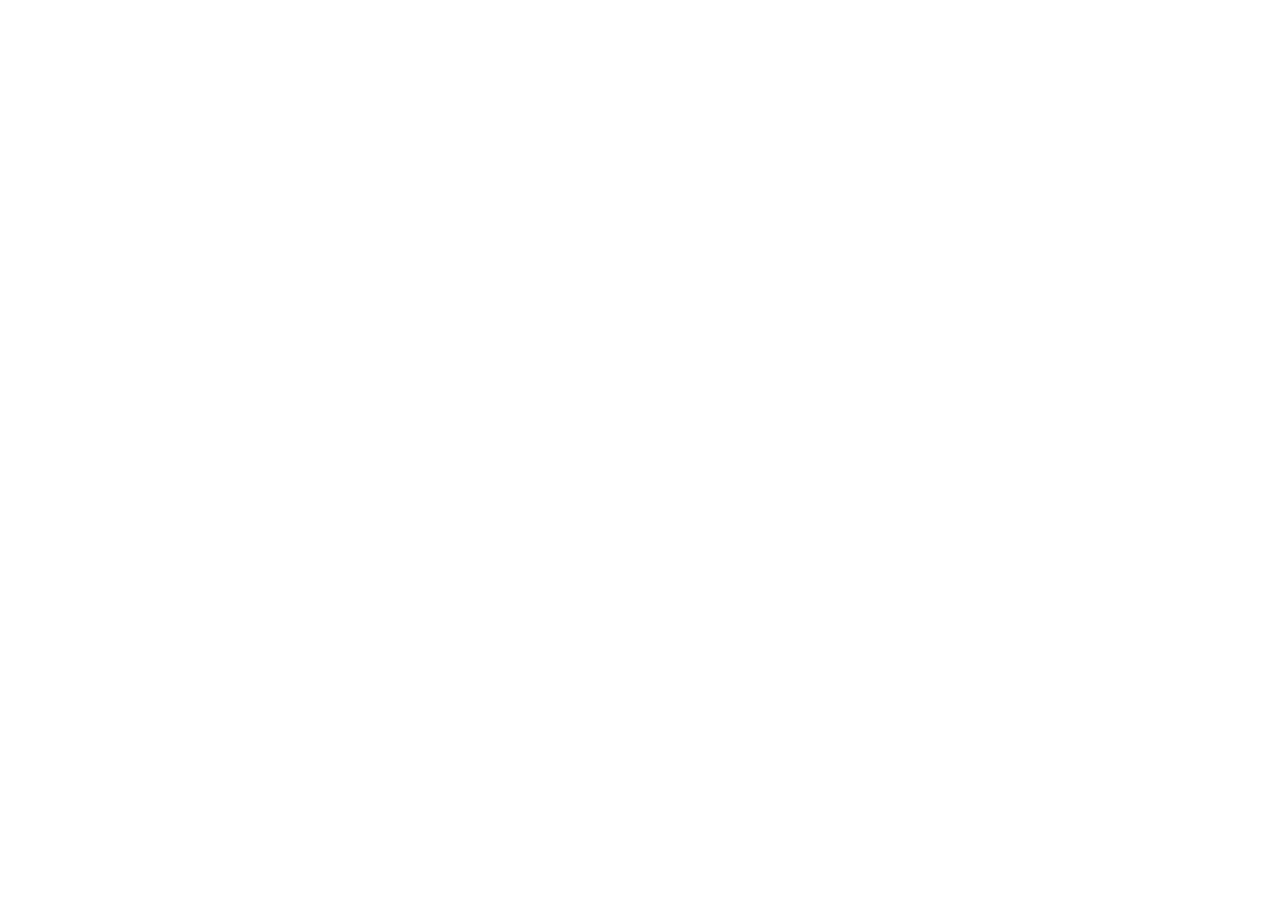
==== index.html @ 7d5a0202 "Add initial files and folders needed" ====
<!DOCTYPE html>
<html lang="en">
<head>
    <meta charset="UTF-8">
    <meta name="viewport" content="width=device-width, initial-scale=1.0">
    <link rel="stylesheet" href="style.css">
    <script src="script.js"></script>
    <title>Document</title>
</head>
<body>
    
</body>
</html>
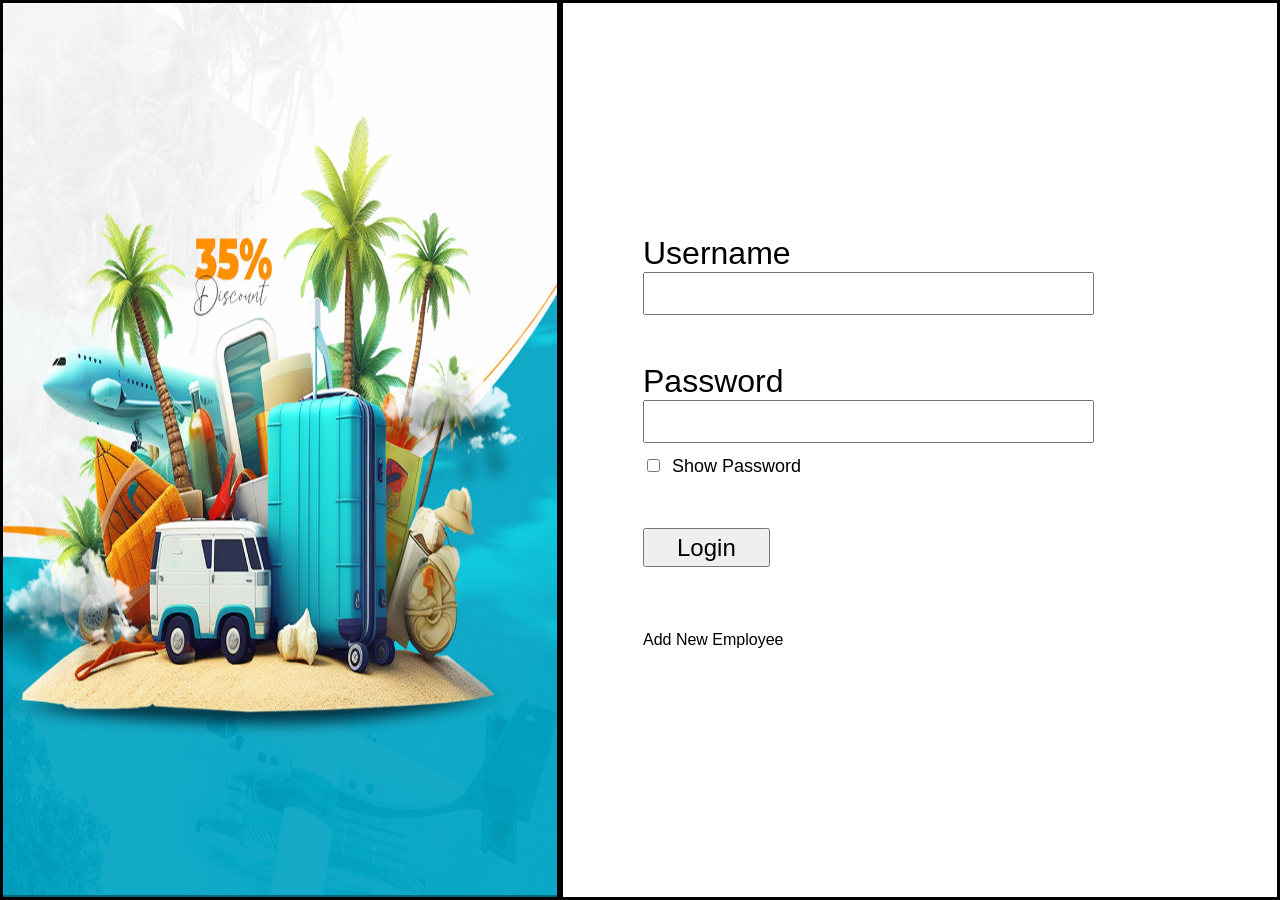
==== commit 12d54c26: "Finish login page structure and styling" ====
--- a/index.html
+++ b/index.html
@@ -5,9 +5,29 @@
     <meta name="viewport" content="width=device-width, initial-scale=1.0">
     <link rel="stylesheet" href="style.css">
     <script src="script.js"></script>
-    <title>Document</title>
+    <title>HTRS | Login</title>
 </head>
 <body>
-    
+    <section class="side_image_section">
+        <img id="banner_image" src="img/banner.jpg">
+    </section>
+    <section class="login_section">
+        <div class="username_wrapper">
+            <label>Username</label> <br>
+            <input type="text" id="username_field">
+        </div>
+        <div class="password_wrapper">
+            <label>Password</label> <br>
+            <input type="password" id="password_field">
+            <br><input type="checkbox" id="show_password_box">
+            <label id="show_pass_label">Show Password</label>
+        </div>
+        <div class="pass_button_wrapper">
+            <button id="login_button">Login</button>
+        </div>
+        <div class="new_emp_wrapper">
+            <a id="new_emp_link" href="index.html"><p>Add New Employee</p></a>
+        </div>
+    </section>
 </body>
 </html>
--- a/style.css
+++ b/style.css
@@ -0,0 +1,60 @@
+html,
+body{
+    margin: 0;
+    font-family: Arial, Helvetica, sans-serif;
+}
+
+body{
+    display: flex;
+    height: 100vh;
+}
+
+.side_image_section, 
+.login_section{
+    border: solid;
+    width: 50%;
+}
+
+.login_section{
+    display: flex;
+    flex-direction: column;
+    justify-content: center;
+    align-items: stretch;
+    gap: 3rem;
+    padding: 5rem;
+}
+
+#banner_image{
+    width: 100%;
+    height: 100%;
+    display: block;
+}
+
+.username_wrapper,
+.password_wrapper{
+   font-size: xx-large;
+}
+
+#username_field,
+#password_field{
+    font-size: inherit;
+    width: 80%;
+}
+
+#login_button{
+    font-size: x-large;
+    padding: 0.2rem 2rem;
+}
+
+#show_pass_label{
+    font-size: large;
+}
+
+#new_emp_link{
+    text-decoration: none;
+    color: black;
+}
+
+#new_emp_link:hover{
+    text-decoration: underline;
+}
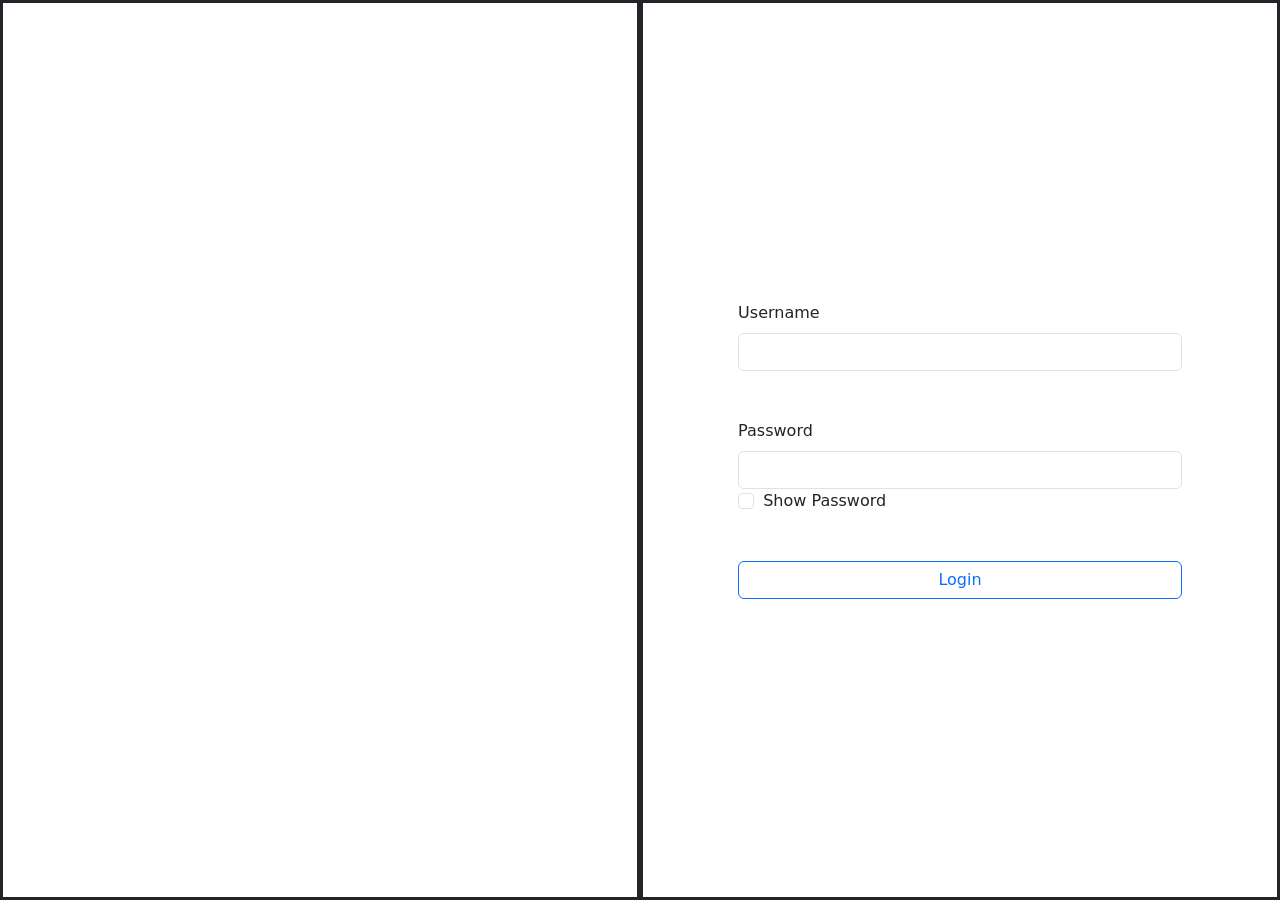
==== commit d1b91ff9: "Redoes the HTML CSS structure with Bootstrap" ====
--- a/index.html
+++ b/index.html
@@ -3,30 +3,31 @@
 <head>
     <meta charset="UTF-8">
     <meta name="viewport" content="width=device-width, initial-scale=1.0">
+    <link href="https://cdn.jsdelivr.net/npm/bootstrap@5.3.8/dist/css/bootstrap.min.css" rel="stylesheet" integrity="sha384-sRIl4kxILFvY47J16cr9ZwB07vP4J8+LH7qKQnuqkuIAvNWLzeN8tE5YBujZqJLB" crossorigin="anonymous">
+    <script src="https://cdn.jsdelivr.net/npm/bootstrap@5.3.8/dist/js/bootstrap.bundle.min.js" integrity="sha384-FKyoEForCGlyvwx9Hj09JcYn3nv7wiPVlz7YYwJrWVcXK/BmnVDxM+D2scQbITxI" crossorigin="anonymous"></script>
     <link rel="stylesheet" href="style.css">
     <script src="script.js"></script>
-    <title>HTRS | Login</title>
+    <title>HMRS | Login</title>
 </head>
 <body>
-    <section class="side_image_section">
-        <img id="banner_image" src="img/banner.jpg">
+    <section class="imageSection">
+
     </section>
-    <section class="login_section">
-        <div class="username_wrapper">
-            <label>Username</label> <br>
-            <input type="text" id="username_field">
-        </div>
-        <div class="password_wrapper">
-            <label>Password</label> <br>
-            <input type="password" id="password_field">
-            <br><input type="checkbox" id="show_password_box">
-            <label id="show_pass_label">Show Password</label>
-        </div>
-        <div class="pass_button_wrapper">
-            <button id="login_button">Login</button>
-        </div>
-        <div class="new_emp_wrapper">
-            <a id="new_emp_link" href="index.html"><p>Add New Employee</p></a>
+    <section class="loginFormSection">
+        <div class="loginForm">
+            <div class="username">
+                <label for="inputUsername" class="form-label">Username</label>
+                <input type="text" id="inputUsername" class="form-control">
+            </div>
+            <div class="password_wrapper">
+                <label for="inputPassword5" class="form-label">Password</label>
+                <input type="password" id="inputPassword" class="form-control" aria-describedby="passwordHelpBlock">
+                <input class="form-check-input me-1" type="checkbox" value="" id="showPassword">
+                <label class="form-check-label" for="showPassword">Show Password</label>
+            </div>
+            <div class="formButtons d-grid">
+                <button class="btn btn-outline-primary" type="button">Login</button>
+            </div>
         </div>
     </section>
 </body>
--- a/style.css
+++ b/style.css
@@ -1,60 +1,24 @@
-html,
 body{
-    margin: 0;
-    font-family: Arial, Helvetica, sans-serif;
+    display: flex;
 }
 
-body{
-    display: flex;
+.imageSection,
+.loginFormSection{
+    width: 50vw;
     height: 100vh;
+    border: solid;
 }
 
-.side_image_section, 
-.login_section{
-    border: solid;
-    width: 50%;
-}
-
-.login_section{
+.loginFormSection{
     display: flex;
     flex-direction: column;
     justify-content: center;
-    align-items: stretch;
-    gap: 3rem;
-    padding: 5rem;
+    align-items: center;
 }
 
-#banner_image{
-    width: 100%;
-    height: 100%;
-    display: block;
-}
-
-.username_wrapper,
-.password_wrapper{
-   font-size: xx-large;
-}
-
-#username_field,
-#password_field{
-    font-size: inherit;
-    width: 80%;
-}
-
-#login_button{
-    font-size: x-large;
-    padding: 0.2rem 2rem;
-}
-
-#show_pass_label{
-    font-size: large;
-}
-
-#new_emp_link{
-    text-decoration: none;
-    color: black;
-}
-
-#new_emp_link:hover{
-    text-decoration: underline;
+.loginForm{
+    width: 70%;
+    display: flex;
+    flex-direction: column;
+    gap: 3rem;
 }
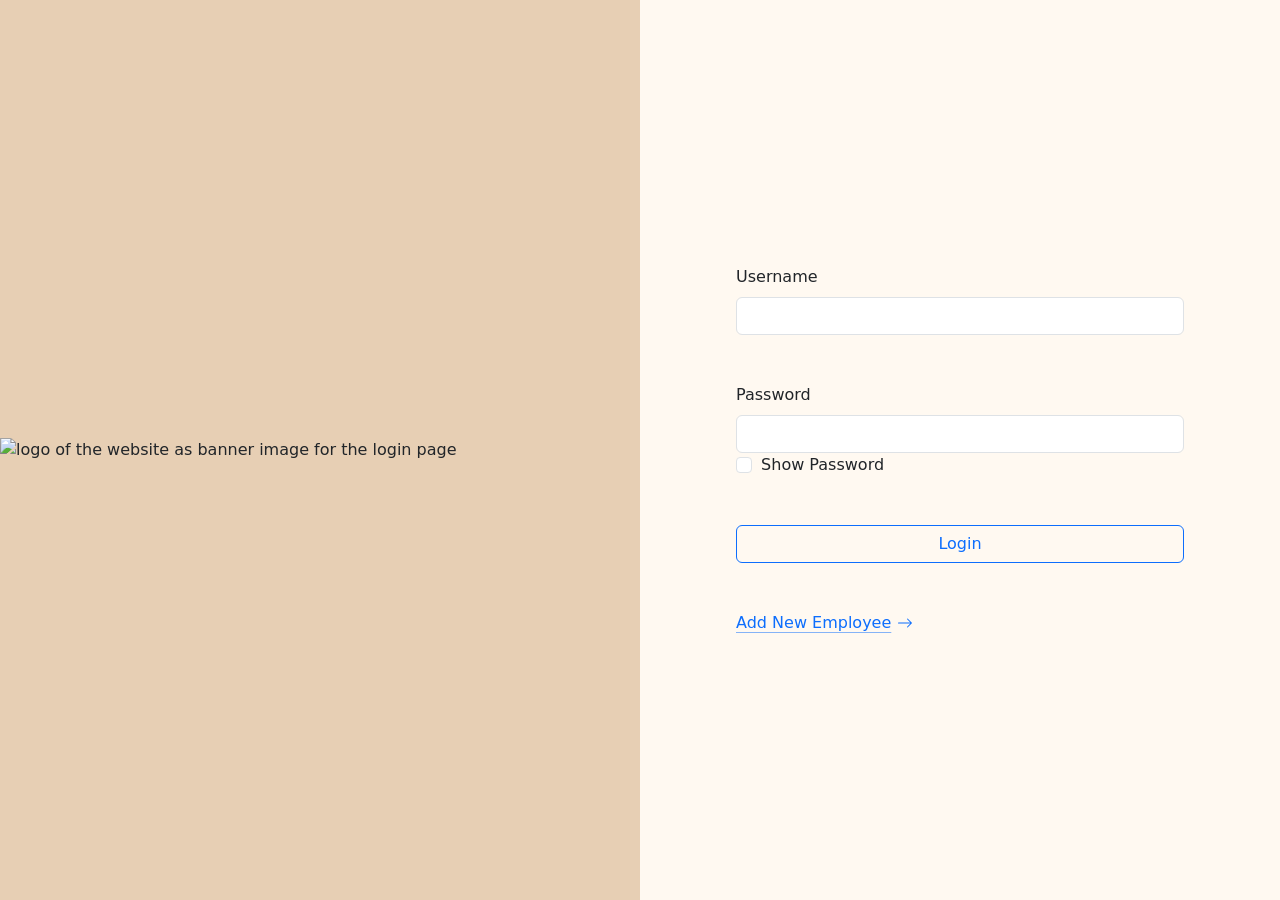
==== commit e59f37fd: "Add side banner image and new employee link to home page" ====
--- a/index.html
+++ b/index.html
@@ -3,6 +3,7 @@
 <head>
     <meta charset="UTF-8">
     <meta name="viewport" content="width=device-width, initial-scale=1.0">
+    <link rel="icon" type="image/x-icon" href="../img/logo.png">
     <link href="https://cdn.jsdelivr.net/npm/bootstrap@5.3.8/dist/css/bootstrap.min.css" rel="stylesheet" integrity="sha384-sRIl4kxILFvY47J16cr9ZwB07vP4J8+LH7qKQnuqkuIAvNWLzeN8tE5YBujZqJLB" crossorigin="anonymous">
     <script src="https://cdn.jsdelivr.net/npm/bootstrap@5.3.8/dist/js/bootstrap.bundle.min.js" integrity="sha384-FKyoEForCGlyvwx9Hj09JcYn3nv7wiPVlz7YYwJrWVcXK/BmnVDxM+D2scQbITxI" crossorigin="anonymous"></script>
     <link rel="stylesheet" href="style.css">
@@ -11,7 +12,9 @@
 </head>
 <body>
     <section class="imageSection">
-
+        <div class="bannerImageWrapper">
+            <img id="bannerImage" src="img/The.png" alt="logo of the website as banner image for the login page">
+        </div>
     </section>
     <section class="loginFormSection">
         <div class="loginForm">
@@ -28,6 +31,14 @@
             <div class="formButtons d-grid">
                 <button class="btn btn-outline-primary" type="button">Login</button>
             </div>
+            <div class="newEmployeeLink">
+                <a class="icon-link icon-link-hover" href="new_employee/index.html">
+                    Add New Employee
+                    <svg xmlns="http://www.w3.org/2000/svg" class="bi" viewBox="0 0 16 16" aria-hidden="true">
+                        <path d="M1 8a.5.5 0 0 1 .5-.5h11.793l-3.147-3.146a.5.5 0 0 1 .708-.708l4 4a.5.5 0 0 1 0 .708l-4 4a.5.5 0 0 1-.708-.708L13.293 8.5H1.5A.5.5 0 0 1 1 8z"/>
+                    </svg>
+                </a>
+            </div>
         </div>
     </section>
 </body>
--- a/style.css
+++ b/style.css
@@ -6,10 +6,14 @@
 .loginFormSection{
     width: 50vw;
     height: 100vh;
-    border: solid;
+}
+
+.imageSection{
+    background-color: #e7cfb4;
 }
 
 .loginFormSection{
+    background-color: #fff9f1;
     display: flex;
     flex-direction: column;
     justify-content: center;
@@ -21,4 +25,15 @@
     display: flex;
     flex-direction: column;
     gap: 3rem;
+}
+
+.bannerImageWrapper{
+    height: 100%;
+    display: flex;
+    justify-content: center;
+    align-items: center;
+}
+
+#bannerImage{
+    width: 100%;
 }
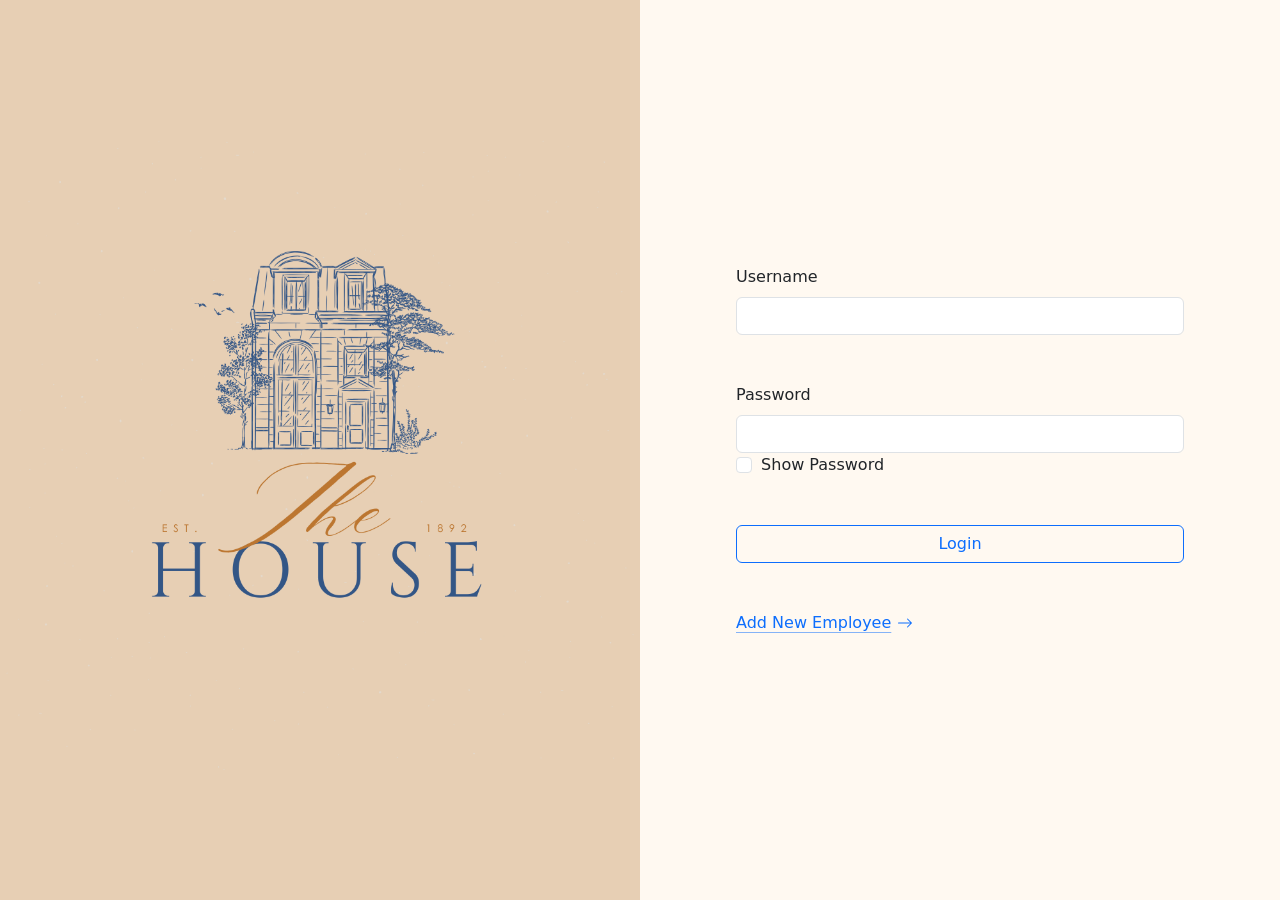
==== commit da90b02f: "Fix loginPage image favicon file path issue" ====
--- a/index.html
+++ b/index.html
@@ -3,7 +3,7 @@
 <head>
     <meta charset="UTF-8">
     <meta name="viewport" content="width=device-width, initial-scale=1.0">
-    <link rel="icon" type="image/x-icon" href="../img/logo.png">
+    <link rel="icon" type="image/x-icon" href="img/logo.png">
     <link href="https://cdn.jsdelivr.net/npm/bootstrap@5.3.8/dist/css/bootstrap.min.css" rel="stylesheet" integrity="sha384-sRIl4kxILFvY47J16cr9ZwB07vP4J8+LH7qKQnuqkuIAvNWLzeN8tE5YBujZqJLB" crossorigin="anonymous">
     <script src="https://cdn.jsdelivr.net/npm/bootstrap@5.3.8/dist/js/bootstrap.bundle.min.js" integrity="sha384-FKyoEForCGlyvwx9Hj09JcYn3nv7wiPVlz7YYwJrWVcXK/BmnVDxM+D2scQbITxI" crossorigin="anonymous"></script>
     <link rel="stylesheet" href="style.css">
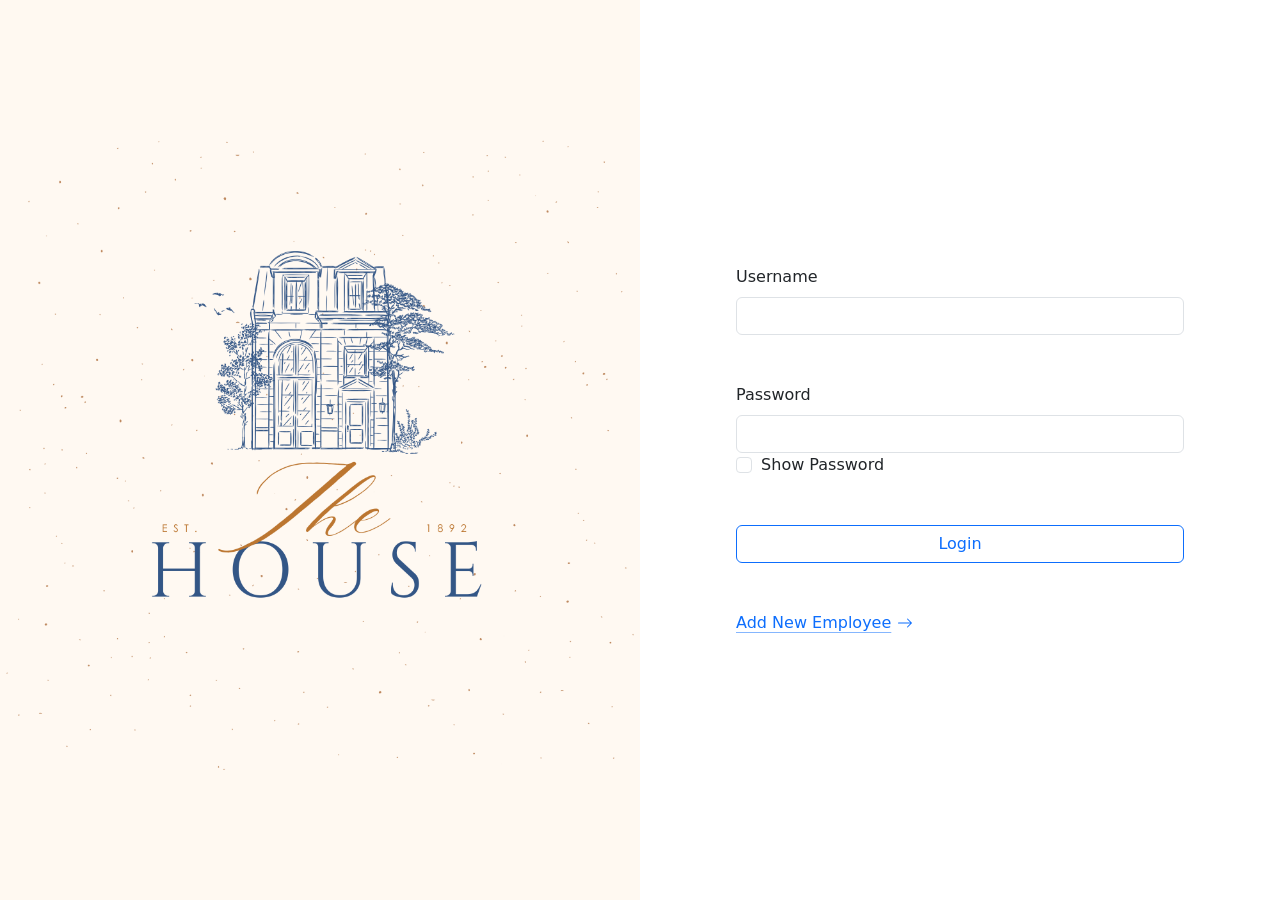
==== commit bd8384d5: "Change color scheme" ====
--- a/index.html
+++ b/index.html
@@ -13,7 +13,7 @@
 <body>
     <section class="imageSection">
         <div class="bannerImageWrapper">
-            <img id="bannerImage" src="img/The.png" alt="logo of the website as banner image for the login page">
+            <img id="bannerImage" src="img/banner.png" alt="logo of the website as banner image for the login page">
         </div>
     </section>
     <section class="loginFormSection">
--- a/style.css
+++ b/style.css
@@ -9,11 +9,10 @@
 }
 
 .imageSection{
-    background-color: #e7cfb4;
+    background-color: #fff9f1;
 }
 
 .loginFormSection{
-    background-color: #fff9f1;
     display: flex;
     flex-direction: column;
     justify-content: center;
